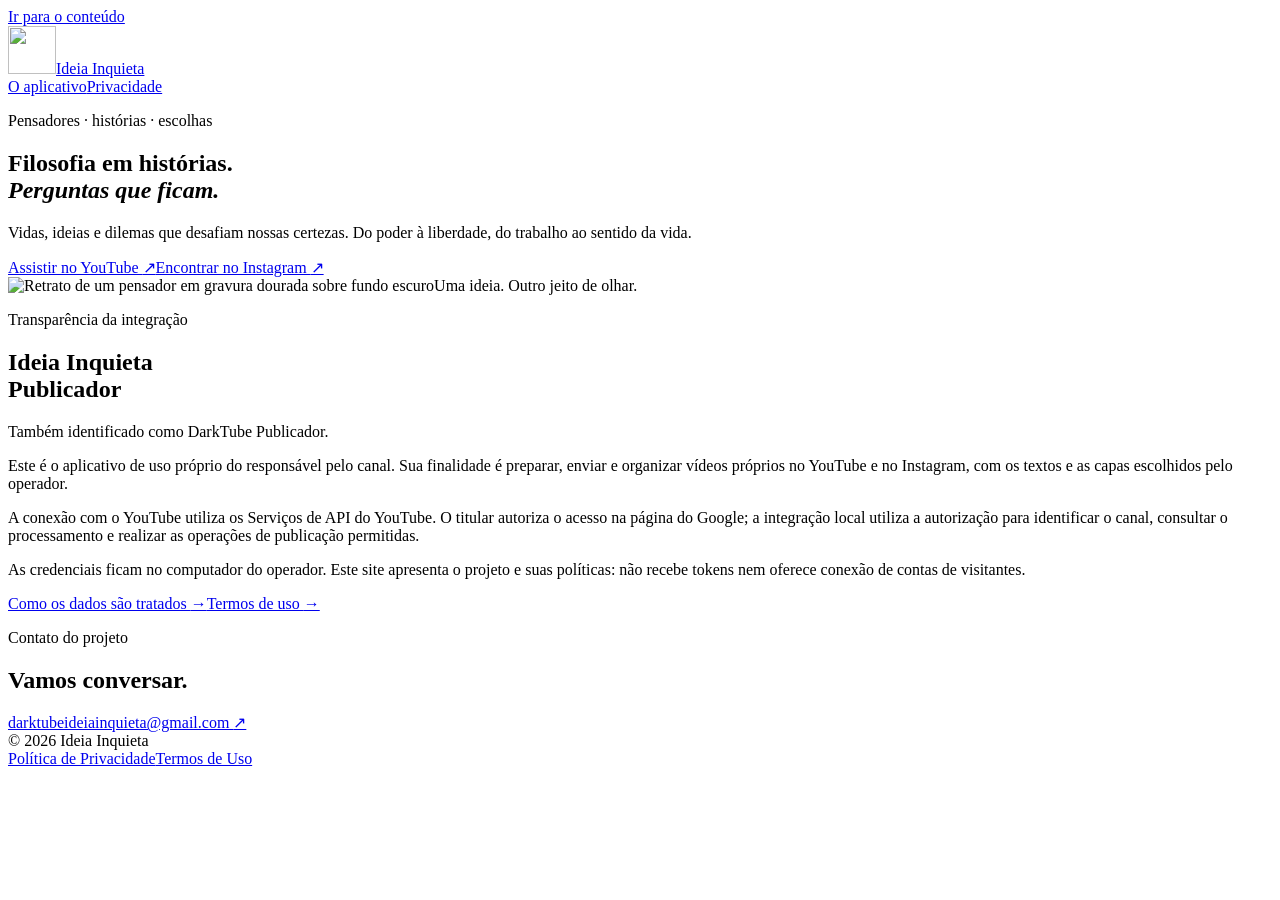
==== index.html @ 8148f85a "Add files via upload" ====
<!doctype html>
<html lang="pt-BR">
<head>
  <meta charset="utf-8">
  <meta name="viewport" content="width=device-width,initial-scale=1">
  <meta name="description" content="Ideia Inquieta: filosofia em histórias. Conheça o canal, o aplicativo de publicação e nossas práticas de privacidade.">
  <meta name="theme-color" content="#12110e">
  <title>Ideia Inquieta · Filosofia em histórias</title>
  <link rel="icon" type="image/jpeg" href="assets/emblema.jpg">
  <link rel="stylesheet" href="assets/site.css">
</head>
<body>
  <a class="skip" href="#conteudo">Ir para o conteúdo</a>
  <header class="header wrap">
    <a class="brand" href="./" aria-label="Ideia Inquieta — início"><img src="assets/emblema.jpg" width="48" height="48" alt=""><span>Ideia Inquieta</span></a>
    <nav aria-label="Navegação principal"><a href="#aplicativo">O aplicativo</a><a href="privacidade/">Privacidade</a></nav>
  </header>
  <main id="conteudo">
    <section class="hero wrap" aria-labelledby="titulo">
      <div class="hero-copy">
        <p class="eyebrow">Pensadores · histórias · escolhas</p>
        <h1 id="titulo">Filosofia em histórias.<br><em>Perguntas que ficam.</em></h1>
        <p class="lead">Vidas, ideias e dilemas que desafiam nossas certezas. Do poder à liberdade, do trabalho ao sentido da vida.</p>
        <div class="actions"><a class="button" href="https://www.youtube.com/@ideiainquieta" target="_blank" rel="noopener noreferrer">Assistir no YouTube <span aria-hidden="true">↗</span></a><a class="text-link" href="https://www.instagram.com/ideiainquieta/" target="_blank" rel="noopener noreferrer">Encontrar no Instagram <span aria-hidden="true">↗</span></a></div>
      </div>
      <div class="portrait"><img src="assets/emblema.jpg" width="640" height="640" alt="Retrato de um pensador em gravura dourada sobre fundo escuro"><span class="portrait-caption">Uma ideia. Outro jeito de olhar.</span></div>
    </section>
    <section class="app-section" id="aplicativo" aria-labelledby="app-title">
      <div class="wrap app-grid">
        <div><p class="eyebrow">Transparência da integração</p><h2 id="app-title">Ideia Inquieta<br>Publicador</h2><p class="alias">Também identificado como DarkTube Publicador.</p></div>
        <div class="app-copy"><p>Este é o aplicativo de uso próprio do responsável pelo canal. Sua finalidade é preparar, enviar e organizar vídeos próprios no YouTube e no Instagram, com os textos e as capas escolhidos pelo operador.</p><p>A conexão com o YouTube utiliza os Serviços de API do YouTube. O titular autoriza o acesso na página do Google; a integração local utiliza a autorização para identificar o canal, consultar o processamento e realizar as operações de publicação permitidas.</p><p>As credenciais ficam no computador do operador. Este site apresenta o projeto e suas políticas: não recebe tokens nem oferece conexão de contas de visitantes.</p><div class="policy-links"><a href="privacidade/">Como os dados são tratados <span aria-hidden="true">→</span></a><a href="termos/">Termos de uso <span aria-hidden="true">→</span></a></div></div>
      </div>
    </section>
    <section class="contact wrap" aria-labelledby="contato"><div><p class="eyebrow">Contato do projeto</p><h2 id="contato">Vamos conversar.</h2></div><a href="mailto:darktubeideiainquieta@gmail.com">darktubeideiainquieta@gmail.com <span aria-hidden="true">↗</span></a></section>
  </main>
  <footer class="footer wrap"><span>© 2026 Ideia Inquieta</span><nav aria-label="Informações do projeto"><a href="privacidade/">Política de Privacidade</a><a href="termos/">Termos de Uso</a></nav></footer>
</body>
</html>
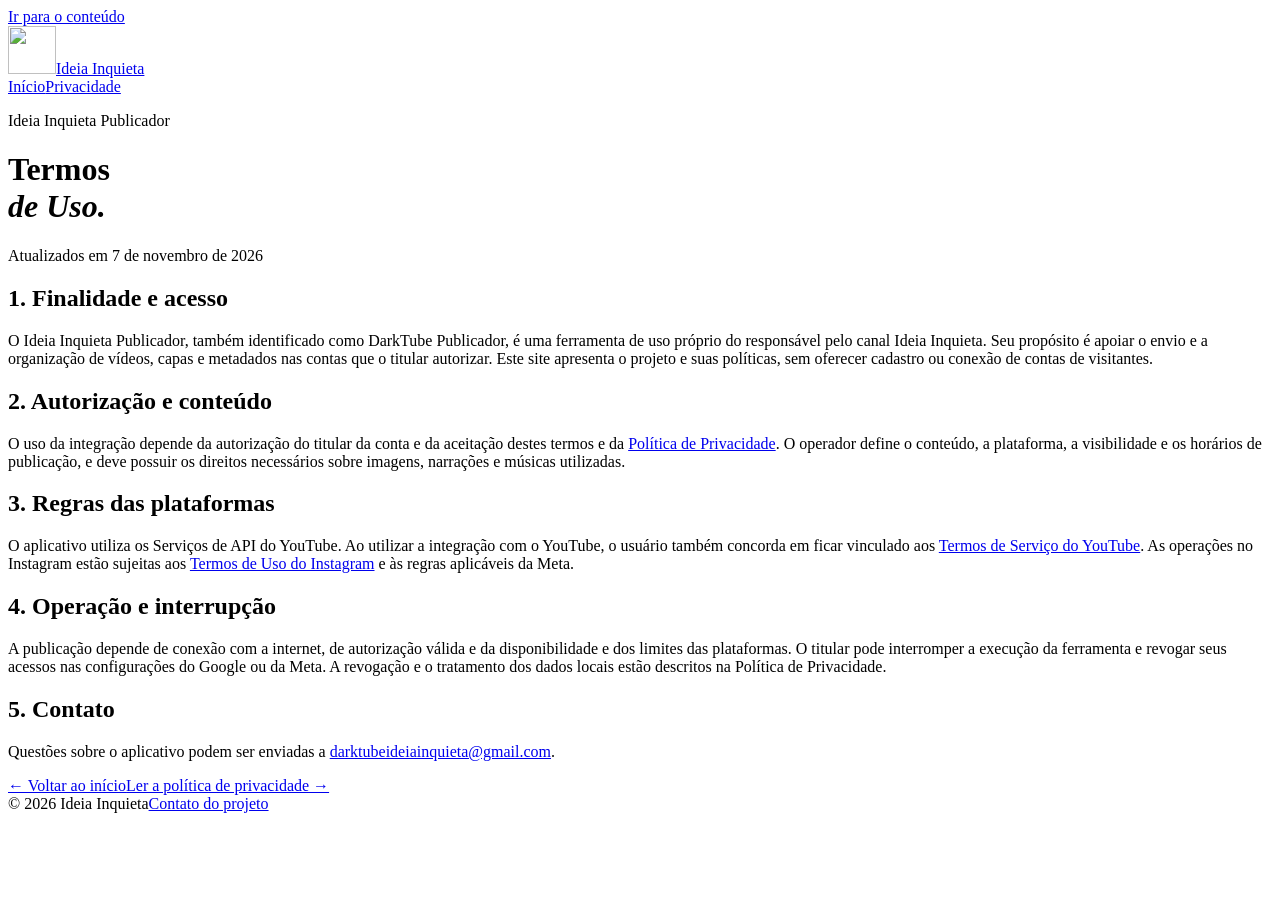
==== commit 1ef97ff4: "Add files via upload" ====
--- a/index.html
+++ b/index.html
@@ -3,36 +3,26 @@
 <head>
   <meta charset="utf-8">
   <meta name="viewport" content="width=device-width,initial-scale=1">
-  <meta name="description" content="Ideia Inquieta: filosofia em histórias. Conheça o canal, o aplicativo de publicação e nossas práticas de privacidade.">
+  <meta name="description" content="Termos de Uso do Ideia Inquieta Publicador, aplicativo de uso próprio do canal.">
   <meta name="theme-color" content="#12110e">
-  <title>Ideia Inquieta · Filosofia em histórias</title>
-  <link rel="icon" type="image/jpeg" href="assets/emblema.jpg">
-  <link rel="stylesheet" href="assets/site.css">
+  <title>Termos de Uso · Ideia Inquieta Publicador</title>
+  <link rel="icon" type="image/jpeg" href="../assets/emblema.jpg">
+  <link rel="stylesheet" href="../assets/site.css">
 </head>
 <body>
   <a class="skip" href="#conteudo">Ir para o conteúdo</a>
-  <header class="header wrap">
-    <a class="brand" href="./" aria-label="Ideia Inquieta — início"><img src="assets/emblema.jpg" width="48" height="48" alt=""><span>Ideia Inquieta</span></a>
-    <nav aria-label="Navegação principal"><a href="#aplicativo">O aplicativo</a><a href="privacidade/">Privacidade</a></nav>
-  </header>
-  <main id="conteudo">
-    <section class="hero wrap" aria-labelledby="titulo">
-      <div class="hero-copy">
-        <p class="eyebrow">Pensadores · histórias · escolhas</p>
-        <h1 id="titulo">Filosofia em histórias.<br><em>Perguntas que ficam.</em></h1>
-        <p class="lead">Vidas, ideias e dilemas que desafiam nossas certezas. Do poder à liberdade, do trabalho ao sentido da vida.</p>
-        <div class="actions"><a class="button" href="https://www.youtube.com/@ideiainquieta" target="_blank" rel="noopener noreferrer">Assistir no YouTube <span aria-hidden="true">↗</span></a><a class="text-link" href="https://www.instagram.com/ideiainquieta/" target="_blank" rel="noopener noreferrer">Encontrar no Instagram <span aria-hidden="true">↗</span></a></div>
-      </div>
-      <div class="portrait"><img src="assets/emblema.jpg" width="640" height="640" alt="Retrato de um pensador em gravura dourada sobre fundo escuro"><span class="portrait-caption">Uma ideia. Outro jeito de olhar.</span></div>
-    </section>
-    <section class="app-section" id="aplicativo" aria-labelledby="app-title">
-      <div class="wrap app-grid">
-        <div><p class="eyebrow">Transparência da integração</p><h2 id="app-title">Ideia Inquieta<br>Publicador</h2><p class="alias">Também identificado como DarkTube Publicador.</p></div>
-        <div class="app-copy"><p>Este é o aplicativo de uso próprio do responsável pelo canal. Sua finalidade é preparar, enviar e organizar vídeos próprios no YouTube e no Instagram, com os textos e as capas escolhidos pelo operador.</p><p>A conexão com o YouTube utiliza os Serviços de API do YouTube. O titular autoriza o acesso na página do Google; a integração local utiliza a autorização para identificar o canal, consultar o processamento e realizar as operações de publicação permitidas.</p><p>As credenciais ficam no computador do operador. Este site apresenta o projeto e suas políticas: não recebe tokens nem oferece conexão de contas de visitantes.</p><div class="policy-links"><a href="privacidade/">Como os dados são tratados <span aria-hidden="true">→</span></a><a href="termos/">Termos de uso <span aria-hidden="true">→</span></a></div></div>
-      </div>
-    </section>
-    <section class="contact wrap" aria-labelledby="contato"><div><p class="eyebrow">Contato do projeto</p><h2 id="contato">Vamos conversar.</h2></div><a href="mailto:darktubeideiainquieta@gmail.com">darktubeideiainquieta@gmail.com <span aria-hidden="true">↗</span></a></section>
+  <header class="header wrap"><a class="brand" href="../"><img src="../assets/emblema.jpg" width="48" height="48" alt=""><span>Ideia Inquieta</span></a><nav aria-label="Navegação principal"><a href="../">Início</a><a href="../privacidade/">Privacidade</a></nav></header>
+  <main class="document wrap" id="conteudo">
+    <p class="eyebrow">Ideia Inquieta Publicador</p>
+    <h1>Termos<br><em>de Uso.</em></h1>
+    <p class="document-meta">Atualizados em 7 de novembro de 2026</p>
+    <section><h2>1. Finalidade e acesso</h2><p>O Ideia Inquieta Publicador, também identificado como DarkTube Publicador, é uma ferramenta de uso próprio do responsável pelo canal Ideia Inquieta. Seu propósito é apoiar o envio e a organização de vídeos, capas e metadados nas contas que o titular autorizar. Este site apresenta o projeto e suas políticas, sem oferecer cadastro ou conexão de contas de visitantes.</p></section>
+    <section><h2>2. Autorização e conteúdo</h2><p>O uso da integração depende da autorização do titular da conta e da aceitação destes termos e da <a href="../privacidade/">Política de Privacidade</a>. O operador define o conteúdo, a plataforma, a visibilidade e os horários de publicação, e deve possuir os direitos necessários sobre imagens, narrações e músicas utilizadas.</p></section>
+    <section><h2>3. Regras das plataformas</h2><p>O aplicativo utiliza os Serviços de API do YouTube. Ao utilizar a integração com o YouTube, o usuário também concorda em ficar vinculado aos <a href="https://www.youtube.com/t/terms" target="_blank" rel="noopener noreferrer">Termos de Serviço do YouTube</a>. As operações no Instagram estão sujeitas aos <a href="https://help.instagram.com/581066165581870" target="_blank" rel="noopener noreferrer">Termos de Uso do Instagram</a> e às regras aplicáveis da Meta.</p></section>
+    <section><h2>4. Operação e interrupção</h2><p>A publicação depende de conexão com a internet, de autorização válida e da disponibilidade e dos limites das plataformas. O titular pode interromper a execução da ferramenta e revogar seus acessos nas configurações do Google ou da Meta. A revogação e o tratamento dos dados locais estão descritos na Política de Privacidade.</p></section>
+    <section><h2>5. Contato</h2><p>Questões sobre o aplicativo podem ser enviadas a <a href="mailto:darktubeideiainquieta@gmail.com">darktubeideiainquieta@gmail.com</a>.</p></section>
+    <div class="document-end"><a href="../">← Voltar ao início</a><a href="../privacidade/">Ler a política de privacidade →</a></div>
   </main>
-  <footer class="footer wrap"><span>© 2026 Ideia Inquieta</span><nav aria-label="Informações do projeto"><a href="privacidade/">Política de Privacidade</a><a href="termos/">Termos de Uso</a></nav></footer>
+  <footer class="footer wrap"><span>© 2026 Ideia Inquieta</span><a href="mailto:darktubeideiainquieta@gmail.com">Contato do projeto</a></footer>
 </body>
 </html>
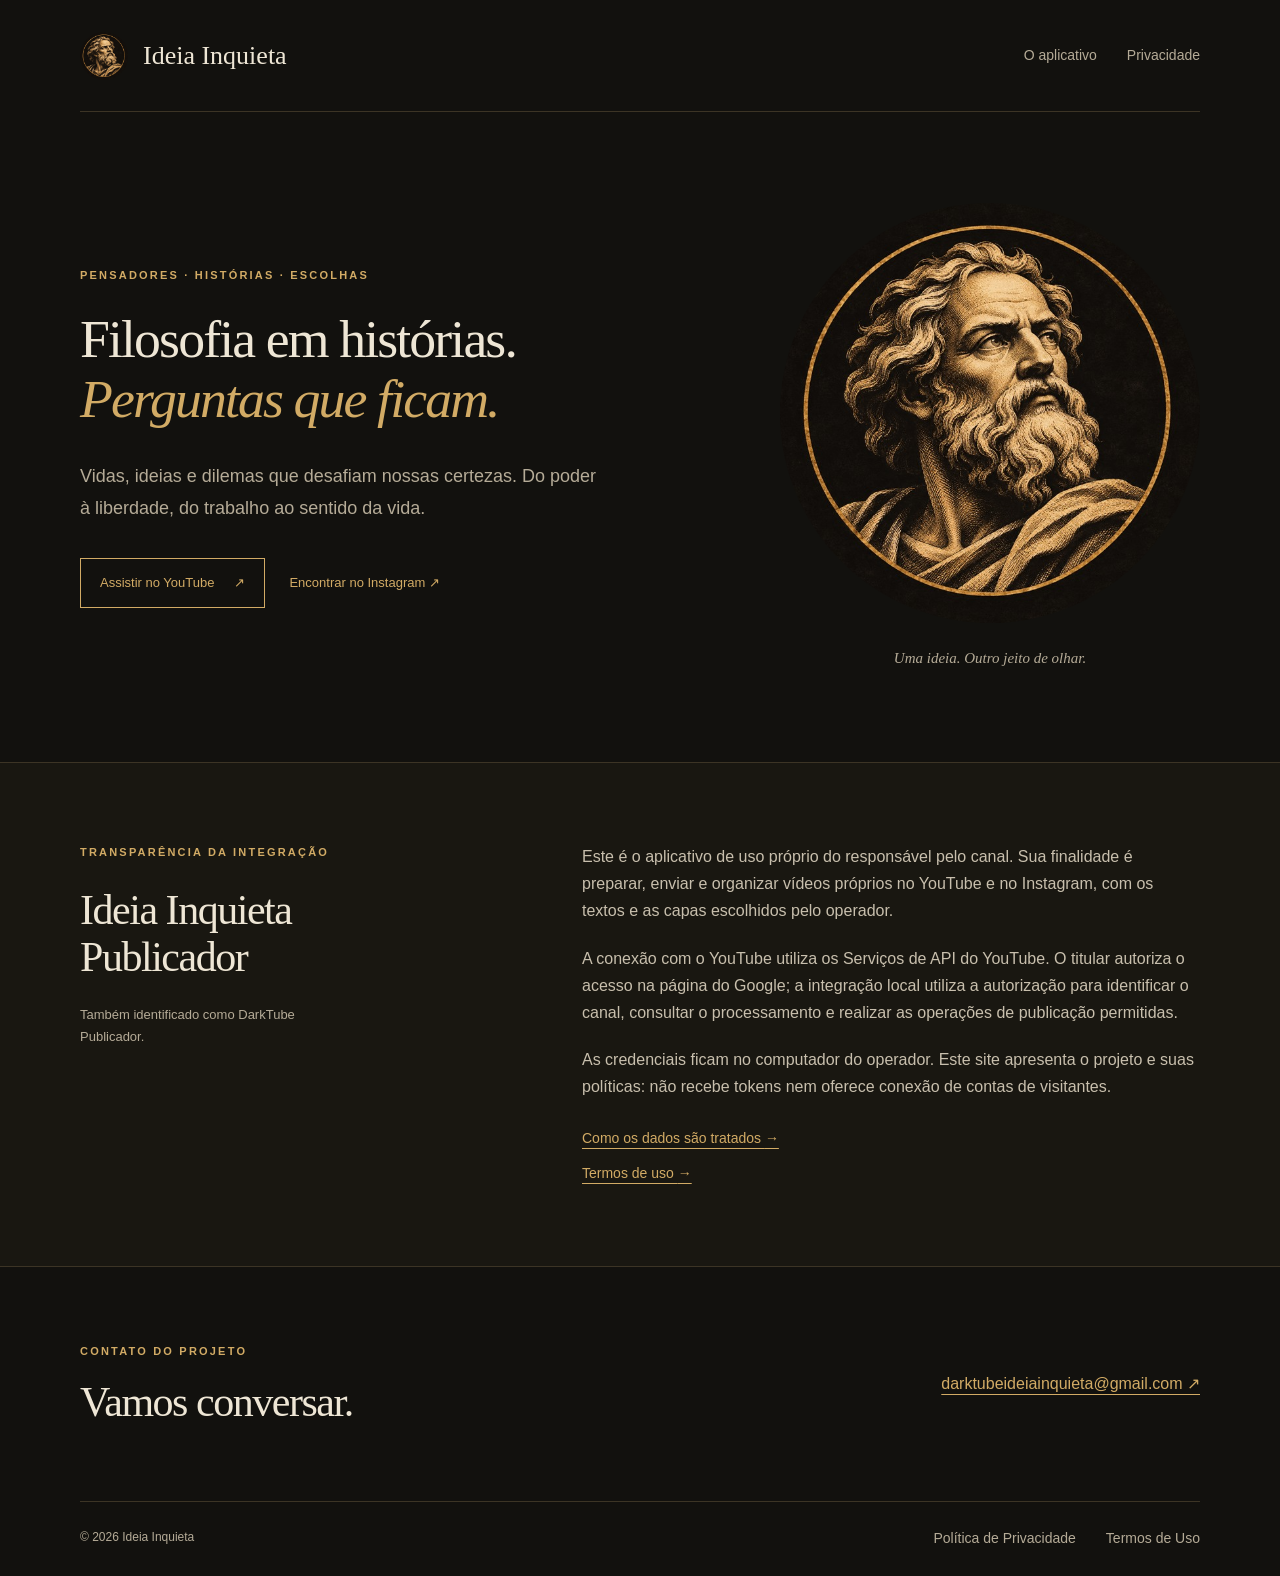
==== commit 24099b50: "Add files via upload" ====
--- a/index.html
+++ b/index.html
@@ -1,28 +1,38 @@
-<!doctype html>
-<html lang="pt-BR">
-<head>
-  <meta charset="utf-8">
-  <meta name="viewport" content="width=device-width,initial-scale=1">
-  <meta name="description" content="Termos de Uso do Ideia Inquieta Publicador, aplicativo de uso próprio do canal.">
-  <meta name="theme-color" content="#12110e">
-  <title>Termos de Uso · Ideia Inquieta Publicador</title>
-  <link rel="icon" type="image/jpeg" href="../assets/emblema.jpg">
-  <link rel="stylesheet" href="../assets/site.css">
-</head>
-<body>
-  <a class="skip" href="#conteudo">Ir para o conteúdo</a>
-  <header class="header wrap"><a class="brand" href="../"><img src="../assets/emblema.jpg" width="48" height="48" alt=""><span>Ideia Inquieta</span></a><nav aria-label="Navegação principal"><a href="../">Início</a><a href="../privacidade/">Privacidade</a></nav></header>
-  <main class="document wrap" id="conteudo">
-    <p class="eyebrow">Ideia Inquieta Publicador</p>
-    <h1>Termos<br><em>de Uso.</em></h1>
-    <p class="document-meta">Atualizados em 7 de novembro de 2026</p>
-    <section><h2>1. Finalidade e acesso</h2><p>O Ideia Inquieta Publicador, também identificado como DarkTube Publicador, é uma ferramenta de uso próprio do responsável pelo canal Ideia Inquieta. Seu propósito é apoiar o envio e a organização de vídeos, capas e metadados nas contas que o titular autorizar. Este site apresenta o projeto e suas políticas, sem oferecer cadastro ou conexão de contas de visitantes.</p></section>
-    <section><h2>2. Autorização e conteúdo</h2><p>O uso da integração depende da autorização do titular da conta e da aceitação destes termos e da <a href="../privacidade/">Política de Privacidade</a>. O operador define o conteúdo, a plataforma, a visibilidade e os horários de publicação, e deve possuir os direitos necessários sobre imagens, narrações e músicas utilizadas.</p></section>
-    <section><h2>3. Regras das plataformas</h2><p>O aplicativo utiliza os Serviços de API do YouTube. Ao utilizar a integração com o YouTube, o usuário também concorda em ficar vinculado aos <a href="https://www.youtube.com/t/terms" target="_blank" rel="noopener noreferrer">Termos de Serviço do YouTube</a>. As operações no Instagram estão sujeitas aos <a href="https://help.instagram.com/581066165581870" target="_blank" rel="noopener noreferrer">Termos de Uso do Instagram</a> e às regras aplicáveis da Meta.</p></section>
-    <section><h2>4. Operação e interrupção</h2><p>A publicação depende de conexão com a internet, de autorização válida e da disponibilidade e dos limites das plataformas. O titular pode interromper a execução da ferramenta e revogar seus acessos nas configurações do Google ou da Meta. A revogação e o tratamento dos dados locais estão descritos na Política de Privacidade.</p></section>
-    <section><h2>5. Contato</h2><p>Questões sobre o aplicativo podem ser enviadas a <a href="mailto:darktubeideiainquieta@gmail.com">darktubeideiainquieta@gmail.com</a>.</p></section>
-    <div class="document-end"><a href="../">← Voltar ao início</a><a href="../privacidade/">Ler a política de privacidade →</a></div>
-  </main>
-  <footer class="footer wrap"><span>© 2026 Ideia Inquieta</span><a href="mailto:darktubeideiainquieta@gmail.com">Contato do projeto</a></footer>
-</body>
-</html>
+<!doctype html>
+<html lang="pt-BR">
+<head>
+  <meta charset="utf-8">
+  <meta name="viewport" content="width=device-width,initial-scale=1">
+  <meta name="description" content="Ideia Inquieta: filosofia em histórias. Conheça o canal, o aplicativo de publicação e nossas práticas de privacidade.">
+  <meta name="theme-color" content="#12110e">
+  <title>Ideia Inquieta · Filosofia em histórias</title>
+  <link rel="icon" type="image/jpeg" href="emblema.jpg">
+  <link rel="stylesheet" href="site.css">
+</head>
+<body>
+  <a class="skip" href="#conteudo">Ir para o conteúdo</a>
+  <header class="header wrap">
+    <a class="brand" href="./" aria-label="Ideia Inquieta — início"><img src="emblema.jpg" width="48" height="48" alt=""><span>Ideia Inquieta</span></a>
+    <nav aria-label="Navegação principal"><a href="#aplicativo">O aplicativo</a><a href="privacidade.html">Privacidade</a></nav>
+  </header>
+  <main id="conteudo">
+    <section class="hero wrap" aria-labelledby="titulo">
+      <div class="hero-copy">
+        <p class="eyebrow">Pensadores · histórias · escolhas</p>
+        <h1 id="titulo">Filosofia em histórias.<br><em>Perguntas que ficam.</em></h1>
+        <p class="lead">Vidas, ideias e dilemas que desafiam nossas certezas. Do poder à liberdade, do trabalho ao sentido da vida.</p>
+        <div class="actions"><a class="button" href="https://www.youtube.com/@ideiainquieta" target="_blank" rel="noopener noreferrer">Assistir no YouTube <span aria-hidden="true">↗</span></a><a class="text-link" href="https://www.instagram.com/ideiainquieta/" target="_blank" rel="noopener noreferrer">Encontrar no Instagram <span aria-hidden="true">↗</span></a></div>
+      </div>
+      <div class="portrait"><img src="emblema.jpg" width="640" height="640" alt="Retrato de um pensador em gravura dourada sobre fundo escuro"><span class="portrait-caption">Uma ideia. Outro jeito de olhar.</span></div>
+    </section>
+    <section class="app-section" id="aplicativo" aria-labelledby="app-title">
+      <div class="wrap app-grid">
+        <div><p class="eyebrow">Transparência da integração</p><h2 id="app-title">Ideia Inquieta<br>Publicador</h2><p class="alias">Também identificado como DarkTube Publicador.</p></div>
+        <div class="app-copy"><p>Este é o aplicativo de uso próprio do responsável pelo canal. Sua finalidade é preparar, enviar e organizar vídeos próprios no YouTube e no Instagram, com os textos e as capas escolhidos pelo operador.</p><p>A conexão com o YouTube utiliza os Serviços de API do YouTube. O titular autoriza o acesso na página do Google; a integração local utiliza a autorização para identificar o canal, consultar o processamento e realizar as operações de publicação permitidas.</p><p>As credenciais ficam no computador do operador. Este site apresenta o projeto e suas políticas: não recebe tokens nem oferece conexão de contas de visitantes.</p><div class="policy-links"><a href="privacidade.html">Como os dados são tratados <span aria-hidden="true">→</span></a><a href="termos.html">Termos de uso <span aria-hidden="true">→</span></a></div></div>
+      </div>
+    </section>
+    <section class="contact wrap" aria-labelledby="contato"><div><p class="eyebrow">Contato do projeto</p><h2 id="contato">Vamos conversar.</h2></div><a href="mailto:darktubeideiainquieta@gmail.com">darktubeideiainquieta@gmail.com <span aria-hidden="true">↗</span></a></section>
+  </main>
+  <footer class="footer wrap"><span>© 2026 Ideia Inquieta</span><nav aria-label="Informações do projeto"><a href="privacidade.html">Política de Privacidade</a><a href="termos.html">Termos de Uso</a></nav></footer>
+</body>
+</html>
--- a/site.css
+++ b/site.css
@@ -0,0 +1,5 @@
+:root{color-scheme:dark;--bg:#12110e;--panel:#191711;--ink:#eee6d5;--muted:#b5ab97;--gold:#d2ab65;--line:#3c3425;font-family:Arial,Helvetica,sans-serif;font-synthesis:none}
+*{box-sizing:border-box}html{scroll-behavior:smooth;scroll-padding-top:30px}body{margin:0;background:var(--bg);color:var(--ink);line-height:1.7}a{color:var(--gold);text-underline-offset:5px}a:hover{color:#f2d6a2}a:focus-visible{outline:2px solid var(--gold);outline-offset:6px}.wrap{width:min(1120px,calc(100% - 80px));margin-inline:auto}.skip{position:absolute;left:20px;top:-80px;background:var(--gold);color:var(--bg);padding:12px;z-index:3}.skip:focus{top:16px}.header{min-height:112px;display:flex;align-items:center;justify-content:space-between;gap:24px;border-bottom:1px solid var(--line)}.brand{display:flex;align-items:center;gap:15px;font:26px Georgia,'Times New Roman',serif;text-decoration:none;color:var(--ink);white-space:nowrap}.brand img{border-radius:50%;display:block}.header nav,.footer nav{display:flex;gap:30px;align-items:center}.header nav a,.footer a{font-size:14px;color:var(--muted);text-decoration:none}.header nav a:hover,.footer a:hover{color:var(--gold)}.hero{min-height:650px;padding-block:85px;display:grid;grid-template-columns:1.5fr 1fr;gap:70px;align-items:center}.eyebrow{text-transform:uppercase;font-size:11px;letter-spacing:.2em;color:var(--gold);font-weight:700;margin:0 0 25px}h1,h2{font-family:Georgia,'Times New Roman',serif;font-weight:400;line-height:1.12;letter-spacing:-.035em;margin:0}h1{font-size:clamp(44px,4.2vw,62px)}h1 em{font-weight:400;color:var(--gold)}.lead{font-size:18px;line-height:1.8;color:var(--muted);margin:30px 0 0;max-width:530px}.actions{display:flex;align-items:center;flex-wrap:wrap;gap:24px;margin-top:34px}.button{display:inline-flex;align-items:center;gap:20px;border:1px solid var(--gold);padding:13px 19px;font-size:13px;text-decoration:none}.button:hover{background:var(--gold);color:var(--bg)}.text-link{font-size:13px;text-decoration:none}.portrait{text-align:center}.portrait img{width:100%;height:auto;display:block;border-radius:50%}.portrait-caption{display:block;color:var(--muted);font-family:Georgia,'Times New Roman',serif;font-style:italic;font-size:15px;margin-top:23px}.app-section{background:var(--panel);padding-block:80px;border-block:1px solid var(--line)}.app-grid{display:grid;grid-template-columns:1fr 1.5fr;gap:90px}h2{font-size:42px}.alias{font-size:13px;color:var(--muted);max-width:270px;margin-top:23px}.app-copy p{font-size:16px;margin:0 0 20px;color:#c8bfad}.app-copy p:last-of-type{margin-bottom:26px}.policy-links{display:grid;gap:12px}.policy-links a{font-size:14px}.contact{padding-block:75px;display:flex;justify-content:space-between;align-items:center;gap:35px}.contact .eyebrow{margin-bottom:18px}.contact>a{font-size:16px;overflow-wrap:anywhere}.footer{padding-block:25px;border-top:1px solid var(--line);display:flex;justify-content:space-between;gap:25px;color:var(--muted);font-size:12px}.document{max-width:850px;padding-block:70px 90px}.document h1{font-size:68px}.document-meta{font-size:13px;color:var(--muted);margin:24px 0 36px}.document-intro{font-size:19px;color:#d6cbb8;line-height:1.8;padding-bottom:32px;border-bottom:1px solid var(--line)}.document section{margin-top:38px}.document section h2{font-size:29px;letter-spacing:-.015em;line-height:1.3}.document section p{font-size:16px;line-height:1.85;color:#c8bfad;margin:17px 0}.document a{overflow-wrap:anywhere}.document-end{border-top:1px solid var(--line);margin-top:48px;padding-top:28px;display:flex;justify-content:space-between;gap:24px;font-size:14px}
+@media(max-width:900px){.wrap{width:calc(100% - 48px)}.hero{gap:35px;padding-block:65px;min-height:570px}.hero h1{font-size:46px}.app-grid{gap:45px}.contact>a{font-size:14px}.header nav{gap:20px}}
+@media(max-width:640px){.wrap{width:calc(100% - 40px)}.header{min-height:94px;gap:14px;flex-wrap:wrap;padding-block:18px}.brand{font-size:23px;gap:10px}.brand img{width:38px;height:38px}.header nav{gap:19px}.header nav a{font-size:12px}.hero{grid-template-columns:1fr;padding-block:48px 55px;gap:42px;min-height:auto}.hero h1{font-size:42px}.eyebrow{font-size:10px;letter-spacing:.16em;margin-bottom:22px}.lead{font-size:16px;margin-top:24px}.actions{gap:20px;margin-top:28px}.portrait{max-width:250px;justify-self:center}.portrait-caption{font-size:14px;margin-top:18px}.app-section{padding-block:50px}.app-grid{grid-template-columns:1fr;gap:24px}h2{font-size:35px}.alias{max-width:none;margin-top:17px}.app-copy p{font-size:15px}.contact{padding-block:48px;flex-direction:column;align-items:flex-start;gap:22px}.contact h2{font-size:34px}.footer{flex-direction:column;gap:15px;padding-block:24px}.footer nav{gap:22px;flex-wrap:wrap}.document{padding-block:45px 60px}.document h1{font-size:51px}.document-intro{font-size:17px}.document section h2{font-size:26px}.document section p{font-size:15px}.document-end{flex-direction:column;gap:17px}}
+@media(prefers-reduced-motion:reduce){html{scroll-behavior:auto}}
